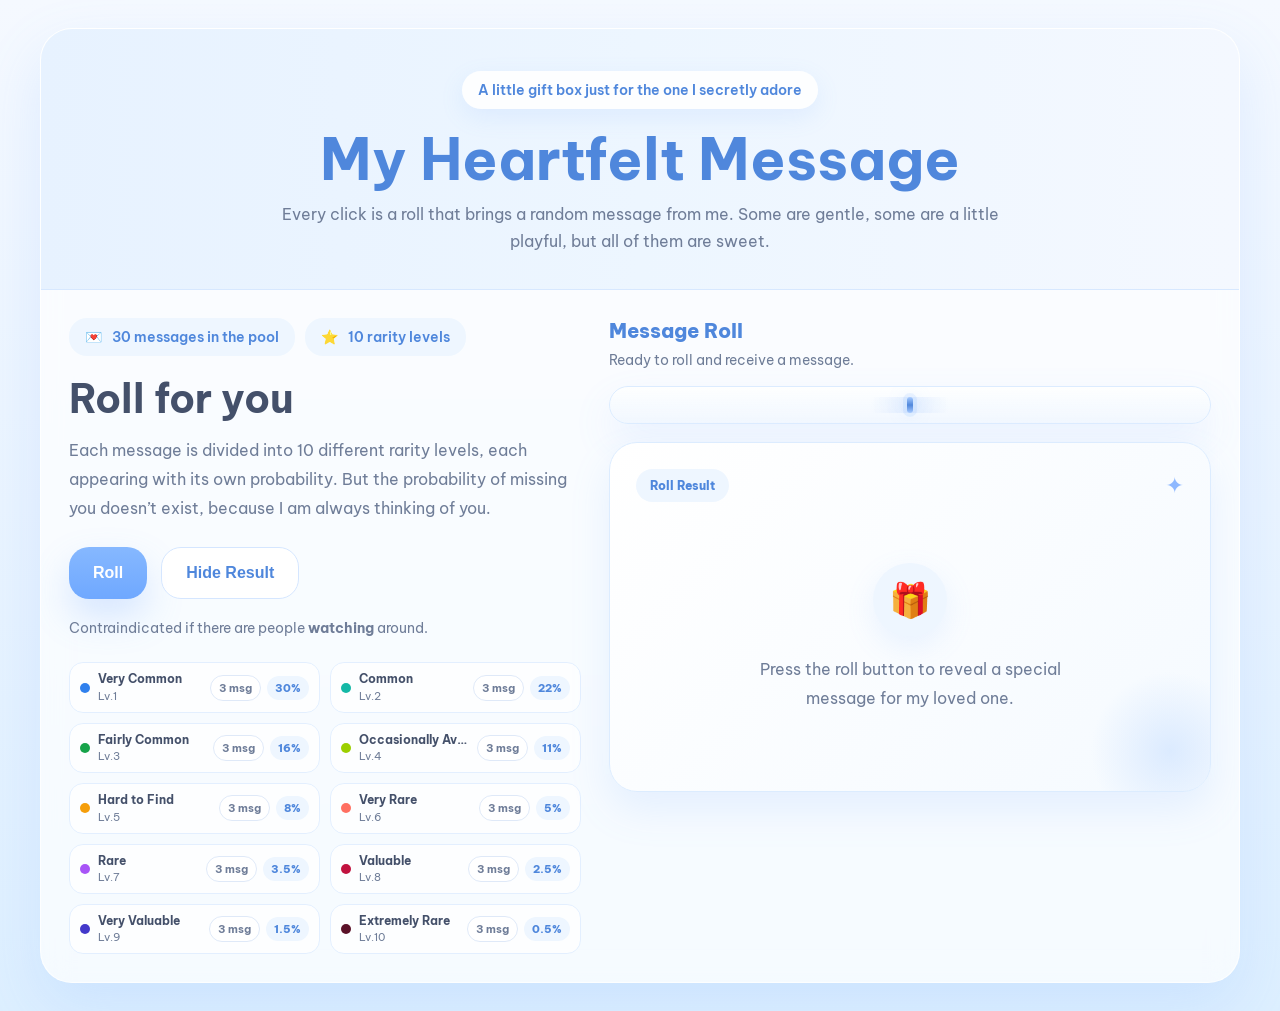
==== index.html @ 914ca870 "Init 'Love Message' project" ====
<!DOCTYPE html>
<html lang="en">

<head>
  <meta charset="UTF-8" />
  <meta name="viewport" content="width=device-width, initial-scale=1.0" />
  <title>Love Message</title>
  <link rel="icon" type="image/png" href="assets/logo.png" />
  <link rel="preconnect" href="https://fonts.googleapis.com">
  <link rel="preconnect" href="https://fonts.gstatic.com" crossorigin>
  <link href="https://fonts.googleapis.com/css2?family=Be+Vietnam+Pro:wght@400;500;600;700;800&display=swap"
    rel="stylesheet">
  <link rel="stylesheet" href="style.css" />
</head>

<body>
  <div class="hearts" id="hearts"></div>

  <main class="page">
    <section class="card">
      <div class="card-top">
        <div class="tag">A little gift box just for the one I secretly adore</div>
        <h1>My Heartfelt Message</h1>
        <p class="subtitle">
          Every click is a roll that brings a random message from me. Some are gentle, some are a little playful, but
          all of them are sweet.
        </p>
      </div>

      <div class="card-body">
        <div class="left-panel">
          <div class="pill-wrap">
            <div class="pill">
              <span>💌</span>
              <span id="messageCount">0 messages</span>
            </div>

            <div class="pill">
              <span>⭐</span>
              <span>10 rarity levels</span>
            </div>
          </div>

          <h2>Roll for you</h2>
          <p class="desc">
            Each message is divided into 10 different rarity levels, each appearing with its own probability. But the
            probability of missing you doesn’t exist, because I am always thinking of you.
          </p>

          <div class="actions">
            <button id="openBtn" class="btn primary">Roll</button>
            <button id="hideBtn" class="btn secondary">Hide Result</button>
          </div>

          <div class="mini-note">
            Contraindicated if there are people <strong>watching</strong> around.
          </div>

          <div class="rarity-legend" id="rarityLegend"></div>
        </div>

        <div class="right-panel">
          <div class="roulette-area">
            <div class="roulette-head">
              <div class="roulette-title">Message Roll</div>
              <div class="roulette-status" id="rouletteStatus">Ready to roll and receive a message.</div>
            </div>

            <div class="actions actions-mobile">
              <button class="btn primary mobile-roll-btn" data-action="roll">Roll</button>
              <button class="btn secondary mobile-hide-btn" data-action="hide">Hide Result</button>
            </div>

            <div class="roulette-shell">
              <div class="center-marker"></div>
              <div class="marker-glow"></div>

              <div class="roulette-viewport" id="rouletteViewport">
                <div class="roulette-track" id="rouletteTrack"></div>
              </div>
            </div>
          </div>

          <div class="message-card" id="messageCard">
            <div class="message-header">
              <span id="resultBadge" class="result-badge">Roll Result</span>
              <span class="heart-icon">✦</span>
            </div>

            <div class="burst" id="burst"></div>

            <div id="placeholder" class="placeholder active">
              <div class="placeholder-heart">🎁</div>
              <p>
                Press the roll button to reveal a special message for my loved one.
              </p>
            </div>

            <div id="messageBox" class="message-box">
              <div class="rarity-name" id="rarityName"></div>
              <div class="rarity-desc" id="rarityDesc"></div>
              <p class="message-text" id="messageText"></p>
              <div class="message-sign">— from the one who always misses you</div>
            </div>
          </div>
        </div>
      </div>
    </section>
  </main>

  <script src="script.js"></script>
</body>

</html>
---- style.css ----
* {
    box-sizing: border-box;
}

:root {
    --bg1: #f5f9ff;
    --bg2: #eaf4ff;
    --bg3: #ddefff;
    --blue: #6fa8ff;
    --blue-dark: #4f87dc;
    --blue-soft: #eef6ff;
    --text: #44506a;
    --muted: #6f7d98;
    --white: rgba(255, 255, 255, 0.82);
    --shadow: 0 24px 60px rgba(111, 168, 255, 0.16);
}

html,
body {
    margin: 0;
    min-height: 100%;
    font-family: "Be Vietnam Pro", system-ui, -apple-system, BlinkMacSystemFont, "Segoe UI", sans-serif;
    color: var(--text);
    background: linear-gradient(180deg, var(--bg1), var(--bg2) 50%, var(--bg3));
}

body {
    overflow-x: hidden;
}

.page {
    min-height: 100vh;
    display: flex;
    align-items: center;
    justify-content: center;
    padding: 28px 16px;
    position: relative;
    z-index: 1;
}

.card {
    width: min(1200px, 100%);
    background: rgba(255, 255, 255, 0.7);
    backdrop-filter: blur(14px);
    border: 1px solid rgba(255, 255, 255, 0.75);
    border-radius: 32px;
    overflow: hidden;
    box-shadow: var(--shadow);
    position: relative;
}

.card-top {
    text-align: center;
    padding: 42px 24px 34px;
    background: linear-gradient(90deg, #e7f2ff, #edf6ff, #f4f8ff);
    border-bottom: 1px solid #d7e8ff;
}

.tag {
    display: inline-flex;
    align-items: center;
    gap: 8px;
    background: rgba(255, 255, 255, 0.9);
    color: var(--blue-dark);
    padding: 10px 16px;
    border-radius: 999px;
    font-size: 14px;
    font-weight: 600;
    box-shadow: 0 8px 24px rgba(111, 168, 255, 0.12);
}

.card-top h1 {
    margin: 18px 0 10px;
    font-size: clamp(32px, 5vw, 58px);
    color: var(--blue-dark);
    line-height: 1.1;
}

.subtitle {
    max-width: 760px;
    margin: 0 auto;
    color: var(--muted);
    line-height: 1.7;
    font-size: 16px;
}

.card-body {
    display: grid;
    grid-template-columns: 0.92fr 1.08fr;
    gap: 28px;
    padding: 28px;
}

.card-body>* {
    min-width: 0;
}

.roulette-area,
.roulette-shell,
.roulette-viewport,
.message-card,
.message-box,
.placeholder {
    width: 100%;
    max-width: 100%;
    min-width: 0;
}

.roulette-shell {
    overflow: hidden;
}

.roulette-viewport {
    overflow: hidden;
}

.roulette-track {
    min-width: max-content;
}

.message-text,
.rarity-desc,
.roulette-status,
.subtitle,
.desc,
.gacha-tier,
.gacha-name,
.gacha-mini,
.legend-item,
.result-badge,
.rarity-name {
    overflow-wrap: anywhere;
    word-break: break-word;
}

.left-panel,
.right-panel {
    position: relative;
    min-width: 0;
    width: 100%;
}

.pill-wrap {
    display: flex;
    flex-wrap: wrap;
    gap: 10px;
}

.pill {
    display: inline-flex;
    align-items: center;
    gap: 10px;
    padding: 10px 16px;
    background: #eef6ff;
    color: var(--blue-dark);
    border-radius: 18px;
    font-size: 14px;
    font-weight: 600;
}

.left-panel h2 {
    font-size: clamp(28px, 4vw, 40px);
    line-height: 1.25;
    margin: 18px 0 12px;
}

.desc {
    font-size: 16px;
    line-height: 1.8;
    color: var(--muted);
    margin: 0 0 24px;
}

.actions {
    display: flex;
    flex-wrap: wrap;
    gap: 14px;
}

.actions-mobile {
    display: none;
    margin: 0 0 14px;
}

.actions-mobile .btn {
    flex: 1;
    min-width: 0;
}

.btn {
    border: none;
    border-radius: 20px;
    padding: 16px 24px;
    font-size: 16px;
    font-weight: 700;
    cursor: pointer;
    transition: transform 0.22s ease, box-shadow 0.22s ease, background 0.22s ease, opacity 0.2s ease;
}

.btn:hover:not(:disabled) {
    transform: translateY(-2px) scale(1.015);
}

.btn:disabled {
    opacity: 0.6;
    cursor: not-allowed;
}

.btn.primary {
    background: linear-gradient(180deg, #86b8ff, #6fa8ff);
    color: white;
    box-shadow: 0 18px 36px rgba(111, 168, 255, 0.25);
}

.btn.secondary {
    background: rgba(255, 255, 255, 0.9);
    color: var(--blue-dark);
    border: 1px solid #d5e6ff;
}

.mini-note {
    margin-top: 18px;
    color: var(--muted);
    font-size: 14px;
    line-height: 1.7;
}

.rarity-legend {
    margin-top: 22px;
    display: grid;
    grid-template-columns: repeat(2, minmax(0, 1fr));
    gap: 10px;
    max-height: none;
    overflow: visible;
    padding-right: 0;
    min-width: 0;
}

.legend-item {
    display: flex;
    align-items: center;
    justify-content: space-between;
    gap: 8px;
    background: rgba(255, 255, 255, 0.72);
    border: 1px solid #e3efff;
    border-radius: 14px;
    padding: 9px 10px;
    font-size: 12px;
    color: var(--muted);
    min-width: 0;
}

.legend-left {
    display: flex;
    align-items: center;
    gap: 8px;
    min-width: 0;
}

.legend-dot {
    width: 10px;
    height: 10px;
    border-radius: 50%;
    flex-shrink: 0;
}

.legend-main {
    min-width: 0;
}

.legend-title {
    font-size: 12px;
    font-weight: 700;
    color: var(--text);
    line-height: 1.2;
    white-space: nowrap;
    overflow: hidden;
    text-overflow: ellipsis;
}

.legend-level {
    font-size: 11px;
    color: var(--muted);
    margin-top: 2px;
}

.legend-chance {
    flex-shrink: 0;
    font-size: 11px;
    font-weight: 800;
    color: var(--blue-dark);
    background: #eef6ff;
    padding: 5px 8px;
    border-radius: 999px;
}

.legend-meta {
    display: flex;
    align-items: center;
    gap: 6px;
    flex-shrink: 0;
}

.legend-count {
    flex-shrink: 0;
    font-size: 11px;
    font-weight: 700;
    color: var(--muted);
    background: rgba(255, 255, 255, 0.9);
    border: 1px solid #dfe9f8;
    padding: 5px 8px;
    border-radius: 999px;
}

@media (max-width: 980px) {
    .rarity-legend {
        grid-template-columns: repeat(2, minmax(0, 1fr));
    }
}

@media (max-width: 980px) {
    .card-body {
        grid-template-columns: 1fr;
        padding: 20px;
        gap: 16px;
    }

    .right-panel {
        order: 1;
    }

    .left-panel {
        order: 2;
    }

    .actions {
        display: none;
    }

    .actions-mobile {
        display: flex;
        gap: 10px;
    }

    .roulette-area {
        margin-bottom: 12px;
    }

    .roulette-head {
        margin-bottom: 10px;
    }

    .roulette-shell {
        margin-bottom: 12px;
    }

    .message-card {
        min-height: auto;
    }

    .message-box,
    .placeholder {
        min-height: 180px;
    }

    .rarity-legend {
        margin-top: 14px;
    }
}

@media (max-width: 560px) {
    .rarity-legend {
        grid-template-columns: 1fr;
    }

    .actions-mobile {
        flex-direction: column;
    }

    .actions-mobile .btn {
        width: 100%;
    }

    .roulette-title {
        font-size: 18px;
    }

    .roulette-status {
        font-size: 13px;
    }

    .message-card {
        padding: 16px;
    }

    .message-box,
    .placeholder {
        min-height: 160px;
    }

    .rarity-name {
        font-size: 20px;
    }

    .rarity-desc {
        font-size: 13px;
        margin-bottom: 14px;
    }

    .message-sign {
        margin-top: 16px;
    }
}

/* Right side */
.roulette-area {
    margin-bottom: 18px;
}

.roulette-head {
    margin-bottom: 14px;
}

.roulette-title {
    font-size: 20px;
    font-weight: 800;
    color: var(--blue-dark);
    margin-bottom: 6px;
}

.roulette-status {
    font-size: 14px;
    color: var(--muted);
    line-height: 1.6;
}

.roulette-shell {
    position: relative;
    background: linear-gradient(180deg, rgba(255, 255, 255, 0.8), rgba(239, 246, 255, 0.88));
    border: 1px solid #dcecff;
    border-radius: 24px;
    padding: 18px 0;
    overflow: hidden;
    box-shadow: 0 18px 40px rgba(111, 168, 255, 0.12);
}

.roulette-viewport {
    overflow: hidden;
    width: 100%;
    position: relative;
}

.roulette-track {
    display: flex;
    gap: 16px;
    padding: 0 16px;
    transform: translateX(0);
    will-change: transform;
    min-width: max-content;
}

.center-marker {
    position: absolute;
    top: 10px;
    bottom: 10px;
    left: 50%;
    transform: translateX(-50%);
    width: 6px;
    border-radius: 999px;
    background: linear-gradient(180deg, #a8cbff, #4f87dc, #a8cbff);
    box-shadow: 0 0 0 4px rgba(111, 168, 255, 0.12), 0 0 18px rgba(111, 168, 255, 0.35);
    z-index: 5;
}

.marker-glow {
    position: absolute;
    left: 50%;
    top: 10px;
    transform: translateX(-50%);
    width: 120px;
    height: calc(100% - 20px);
    background: radial-gradient(circle, rgba(111, 168, 255, 0.16), transparent 65%);
    pointer-events: none;
    z-index: 1;
}

.gacha-item {
    width: 160px;
    min-width: 160px;
    height: 120px;
    border-radius: 18px;
    padding: 14px;
    color: white;
    position: relative;
    overflow: hidden;
    border: 1px solid rgba(255, 255, 255, 0.25);
    box-shadow: 0 12px 24px rgba(0, 0, 0, 0.08);

    display: flex;
    flex-direction: column;
    justify-content: center;
    align-items: center;
    text-align: center;
}

.gacha-item::after {
    content: "";
    position: absolute;
    top: 0;
    left: -110%;
    width: 70%;
    height: 100%;
    transform: skewX(-22deg);
    background: linear-gradient(90deg, transparent, rgba(255, 255, 255, 0.28), transparent);
    animation: shineSweep 2.2s linear infinite;
}

@keyframes shineSweep {
    to {
        left: 140%;
    }
}

.gacha-tier {
    font-size: 11px;
    font-weight: 700;
    opacity: 0.95;
    letter-spacing: 0.4px;
    text-transform: uppercase;
}

.gacha-name {
    margin-top: 8px;
    font-size: 18px;
    font-weight: 800;
    line-height: 1.2;
}

.gacha-mini {
    margin-top: 10px;
    font-size: 12px;
    opacity: 0.92;
    line-height: 1.45;
}

.message-card {
    position: relative;
    min-height: 350px;
    border-radius: 28px;
    padding: 26px;
    background: linear-gradient(135deg, #ffffff, #f5faff);
    border: 1px solid #dcecff;
    box-shadow: 0 18px 40px rgba(111, 168, 255, 0.14);
    overflow: hidden;
    width: 100%;
    max-width: 100%;
    min-width: 0;
}

.message-card::before {
    content: "";
    position: absolute;
    inset: auto 0 0 auto;
    width: 160px;
    height: 160px;
    background: radial-gradient(circle, rgba(170, 205, 255, 0.35), transparent 70%);
    transform: translate(25%, 25%);
}

.message-header {
    display: flex;
    justify-content: space-between;
    align-items: center;
    margin-bottom: 16px;
    position: relative;
    z-index: 1;
}

.result-badge {
    font-size: 12px;
    font-weight: 800;
    padding: 9px 14px;
    border-radius: 999px;
    background: #eef6ff;
    color: var(--blue-dark);
    display: inline-flex;
    align-items: center;
    gap: 8px;
}

.heart-icon {
    color: #8eb8ff;
    font-size: 22px;
}

.placeholder,
.message-box {
    min-height: 240px;
    display: none;
    justify-content: center;
    flex-direction: column;
    position: relative;
    z-index: 1;
}

.placeholder.active,
.message-box.active {
    display: flex;
}

.placeholder {
    align-items: center;
    text-align: center;
}

.placeholder-heart {
    width: 74px;
    height: 74px;
    display: grid;
    place-items: center;
    border-radius: 50%;
    background: #eef6ff;
    font-size: 34px;
    margin-bottom: 18px;
    box-shadow: 0 10px 30px rgba(111, 168, 255, 0.12);
}

.placeholder p {
    max-width: 320px;
    color: var(--muted);
    line-height: 1.8;
    margin: 0;
}

.rarity-name {
    font-size: 24px;
    font-weight: 800;
    margin-bottom: 8px;
}

.rarity-desc {
    font-size: 14px;
    line-height: 1.7;
    color: var(--muted);
    margin-bottom: 20px;
    width: 100%;
    max-width: 100%;
    overflow-wrap: anywhere;
    word-break: break-word;
    white-space: normal;
}

.message-text {
    margin: 0;
    font-size: clamp(22px, 3vw, 30px);
    line-height: 1.8;
    color: var(--text);
    width: 100%;
    max-width: 100%;
    overflow-wrap: anywhere;
    word-break: break-word;
    white-space: normal;
}

.message-sign {
    width: 100%;
    text-align: right;
    color: #6b96e6;
    font-size: 14px;
    margin-top: 24px;
}

.show-message {
    animation: popIn 0.45s ease both;
}

@keyframes popIn {
    from {
        opacity: 0;
        transform: translateY(12px) scale(0.985);
    }

    to {
        opacity: 1;
        transform: translateY(0) scale(1);
    }
}

.hearts {
    position: fixed;
    inset: 0;
    overflow: hidden;
    pointer-events: none;
    z-index: 0;
}

.floating-heart {
    position: absolute;
    bottom: -30px;
    color: rgba(130, 180, 255, 0.5);
    animation-name: rise;
    animation-timing-function: linear;
    animation-iteration-count: infinite;
}

@keyframes rise {
    0% {
        transform: translateY(0) translateX(0) rotate(0deg);
        opacity: 0;
    }

    10% {
        opacity: 1;
    }

    50% {
        transform: translateY(-45vh) translateX(20px) rotate(10deg);
    }

    100% {
        transform: translateY(-110vh) translateX(-10px) rotate(-10deg);
        opacity: 0;
    }
}

.burst {
    position: absolute;
    inset: 0;
    pointer-events: none;
    overflow: hidden;
}

.burst-heart {
    position: absolute;
    left: 50%;
    top: 56%;
    transform: translate(-50%, -50%);
    animation: burstOut 0.95s ease-out forwards;
    will-change: transform, opacity;
}

@keyframes burstOut {
    from {
        opacity: 1;
        transform: translate(-50%, -50%) translate(0, 0) scale(0.35);
    }

    to {
        opacity: 0;
        transform: translate(-50%, -50%) translate(var(--x), var(--y)) scale(1.3);
    }
}

.rarity-1 {
    background: linear-gradient(135deg, #3f7bff, #1f4fd1);
}

.rarity-2 {
    background: linear-gradient(135deg, #26c6ff, #0088d9);
}

.rarity-3 {
    background: linear-gradient(135deg, #20d6c7, #0f9f95);
}

.rarity-4 {
    background: linear-gradient(135deg, #35d96b, #159947);
}

.rarity-5 {
    background: linear-gradient(135deg, #9ad93a, #5f9f12);
}

.rarity-6 {
    background: linear-gradient(135deg, #ffe066, #d4a017);
}

.rarity-7 {
    background: linear-gradient(135deg, #ff9f43, #d96a00);
}

.rarity-8 {
    background: linear-gradient(135deg, #ff5a5a, #c62828);
}

.rarity-9 {
    background: linear-gradient(135deg, #ff5fd2, #c2188b);
}

.rarity-10 {
    background: linear-gradient(135deg, #0f172a, #4c1d95, #22d3ee);
    border: 1px solid rgba(160, 230, 255, 0.9);
    box-shadow:
        0 0 24px rgba(80, 210, 255, 0.22) inset,
        0 12px 30px rgba(40, 20, 120, 0.28);
}

.rarity-1 {
    background: linear-gradient(135deg, #63c7ff, #2f80ed); /* Azure */
}

.rarity-2 {
    background: linear-gradient(135deg, #4ee4d1, #14b8a6); /* Turquoise */
}

.rarity-3 {
    background: linear-gradient(135deg, #4ade80, #16a34a); /* Emerald */
}

.rarity-4 {
    background: linear-gradient(135deg, #d9ff4d, #9ccf00); /* Chartreuse */
}

.rarity-5 {
    background: linear-gradient(135deg, #ffd166, #f59e0b); /* Amber */
}

.rarity-6 {
    background: linear-gradient(135deg, #ff9a8b, #ff6f61); /* Coral */
}

.rarity-7 {
    background: linear-gradient(135deg, #d8b4fe, #a855f7); /* Lavender */
}

.rarity-8 {
    background: linear-gradient(135deg, #ff5a6b, #c1123f); /* Crimson */
}

.rarity-9 {
    background: linear-gradient(135deg, #7c83ff, #4338ca); /* Indigo */
}

.rarity-10 {
    background: linear-gradient(135deg, #7a1f3d, #5b1128, #3d0c1e); /* Maroon */
    border: 1px solid rgba(255, 220, 220, 0.32);
    box-shadow:
        0 0 24px rgba(255, 255, 255, 0.08) inset,
        0 12px 30px rgba(61, 12, 30, 0.32);
}

.dot-1 {
    background: #2f80ed;
}

.dot-2 {
    background: #14b8a6;
}

.dot-3 {
    background: #16a34a;
}

.dot-4 {
    background: #9ccf00;
}

.dot-5 {
    background: #f59e0b;
}

.dot-6 {
    background: #ff6f61;
}

.dot-7 {
    background: #a855f7;
}

.dot-8 {
    background: #c1123f;
}

.dot-9 {
    background: #4338ca;
}

.dot-10 {
    background: #5b1128;
}

.rarity-8,
.rarity-9 {
    box-shadow:
        0 0 18px rgba(255, 255, 255, 0.14) inset,
        0 10px 28px rgba(0, 0, 0, 0.18);
}

.rarity-9 {
    border: 1px solid rgba(255, 255, 255, 0.24);
}

.result-badge.rarity-1,
.result-badge.rarity-2,
.result-badge.rarity-3,
.result-badge.rarity-4,
.result-badge.rarity-5,
.result-badge.rarity-6,
.result-badge.rarity-7,
.result-badge.rarity-8,
.result-badge.rarity-9,
.result-badge.rarity-10 {
    color: white;
    border: none;
}

@media (max-width: 980px) {
    .card-body {
        grid-template-columns: 1fr;
        padding: 22px;
    }

    .message-text {
        text-align: center;
    }
}

@media (max-width: 560px) {
    .card {
        border-radius: 24px;
    }

    .card-top {
        padding: 28px 18px 24px;
    }

    .card-body {
        padding: 16px;
        gap: 20px;
    }

    .message-card {
        padding: 18px;
        border-radius: 24px;
    }

    .btn {
        width: 100%;
    }

    .tag {
        font-size: 12px;
    }

    .subtitle,
    .desc {
        font-size: 15px;
    }

    .gacha-item {
        width: 140px;
        min-width: 140px;
        height: 110px;
    }

    .gacha-name {
        font-size: 16px;
    }
}
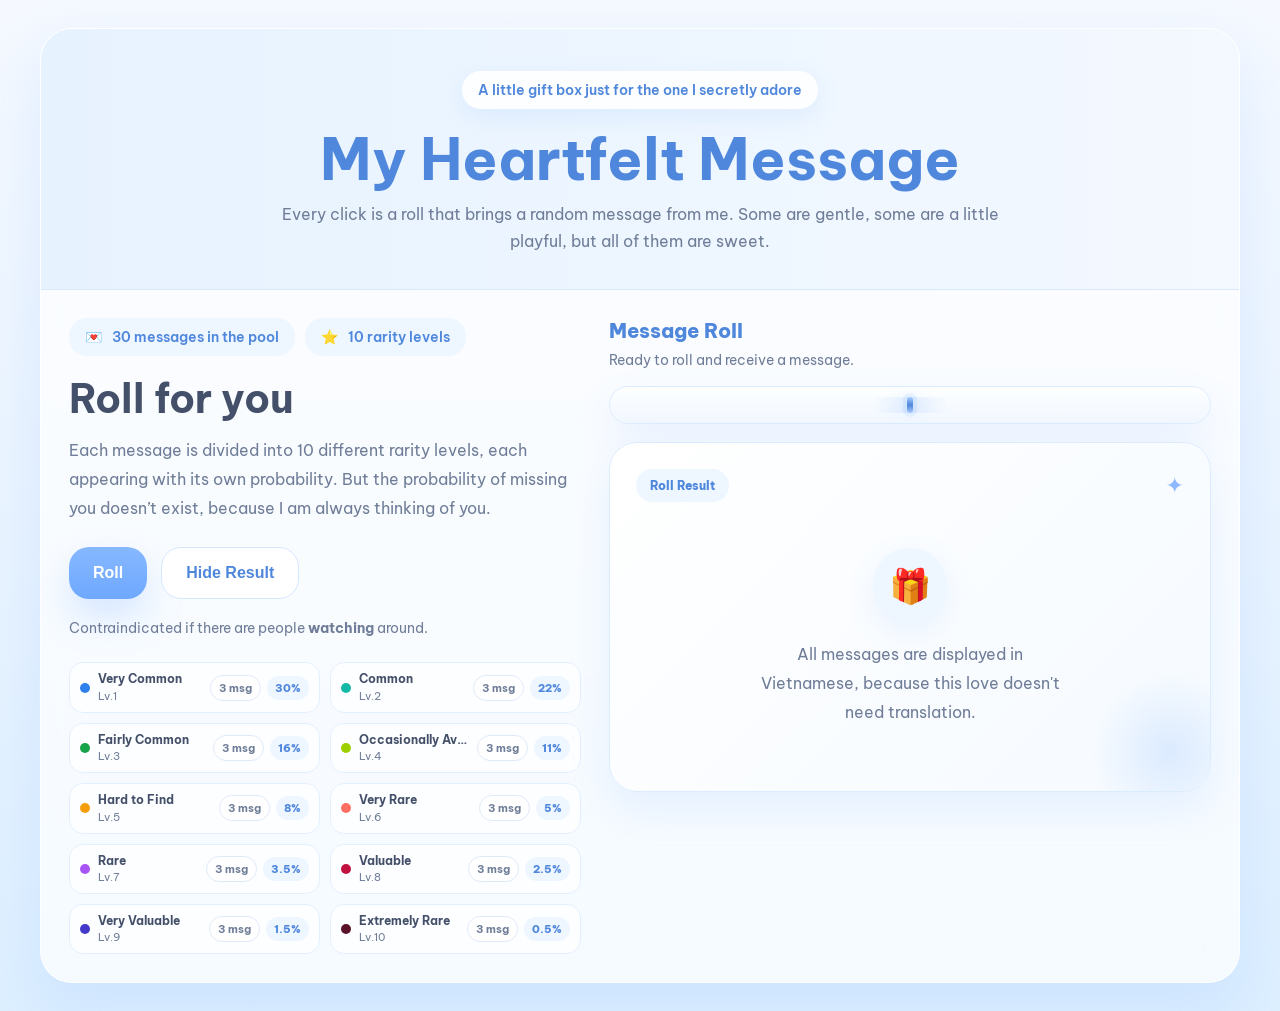
==== commit 67812971: "Update index.html" ====
--- a/index.html
+++ b/index.html
@@ -92,7 +92,7 @@
             <div id="placeholder" class="placeholder active">
               <div class="placeholder-heart">🎁</div>
               <p>
-                Press the roll button to reveal a special message for my loved one.
+                All messages are displayed in Vietnamese, because this love doesn't need translation.
               </p>
             </div>
 
@@ -111,4 +111,4 @@
   <script src="script.js"></script>
 </body>
 
-</html>+</html>
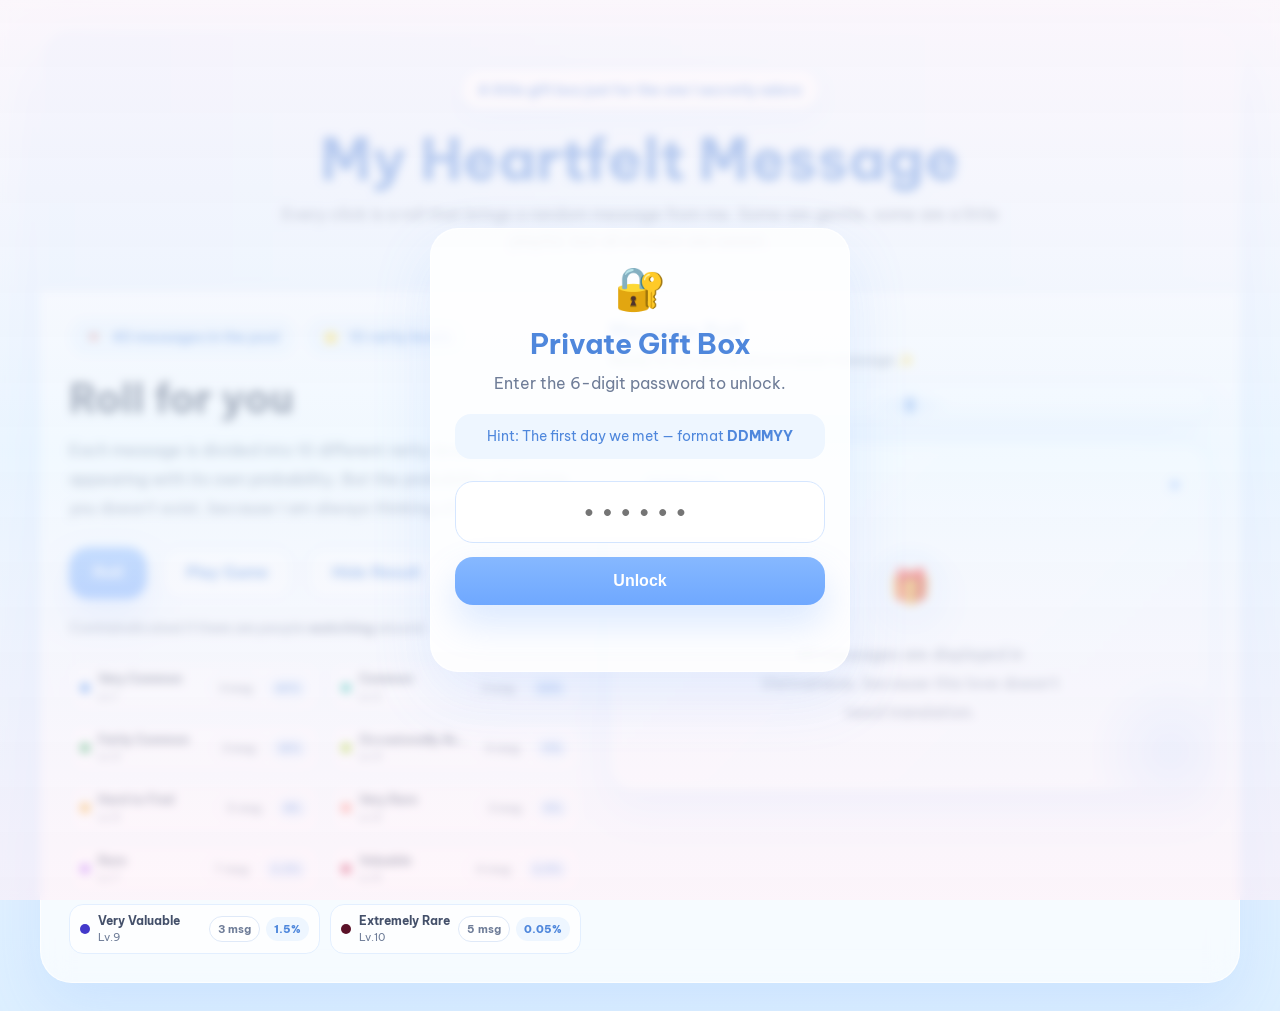
==== commit b7b832c0: "Update message and games" ====
--- a/index.html
+++ b/index.html
@@ -11,9 +11,29 @@
   <link href="https://fonts.googleapis.com/css2?family=Be+Vietnam+Pro:wght@400;500;600;700;800&display=swap"
     rel="stylesheet">
   <link rel="stylesheet" href="style.css" />
+  <link rel="stylesheet" href="games/games.css" />
 </head>
 
 <body>
+  <div class="lock-screen" id="lockScreen">
+    <div class="lock-card">
+      <div class="lock-icon">🔐</div>
+      <h2>Private Gift Box</h2>
+      <p>Enter the 6-digit password to unlock.</p>
+
+      <div class="lock-hint">
+        Hint: The first day we met — format <strong>DDMMYY</strong>
+      </div>
+
+      <input id="passwordInput" class="password-input" type="password" inputmode="numeric" maxlength="6"
+        placeholder="••••••" autocomplete="off" />
+
+      <button id="unlockBtn" class="unlock-btn">Unlock</button>
+
+      <div id="lockError" class="lock-error"></div>
+    </div>
+  </div>
+
   <div class="hearts" id="hearts"></div>
 
   <main class="page">
@@ -47,8 +67,10 @@
             probability of missing you doesn’t exist, because I am always thinking of you.
           </p>
 
+
           <div class="actions">
             <button id="openBtn" class="btn primary">Roll</button>
+            <button id="playGameBtn" class="btn secondary">Play Game</button>
             <button id="hideBtn" class="btn secondary">Hide Result</button>
           </div>
 
@@ -63,11 +85,18 @@
           <div class="roulette-area">
             <div class="roulette-head">
               <div class="roulette-title">Message Roll</div>
-              <div class="roulette-status" id="rouletteStatus">Ready to roll and receive a message.</div>
+              <div class="roulette-status" id="rouletteStatus">Ready to roll and receive a sweet message ✨</div>
+            </div>
+
+            <div class="bonus-card" id="bonusCard">
+              <div class="bonus-label">Active Game Bonus</div>
+              <div class="bonus-value" id="bonusValue">No active bonus</div>
+              <div class="bonus-note">This bonus will be consumed after your next roll.</div>
             </div>
 
             <div class="actions actions-mobile">
               <button class="btn primary mobile-roll-btn" data-action="roll">Roll</button>
+              <button class="btn secondary mobile-game-btn" data-action="game">Play Game</button>
               <button class="btn secondary mobile-hide-btn" data-action="hide">Hide Result</button>
             </div>
 
@@ -99,7 +128,14 @@
             <div id="messageBox" class="message-box">
               <div class="rarity-name" id="rarityName"></div>
               <div class="rarity-desc" id="rarityDesc"></div>
+
+              <figure class="quote-box" id="quoteBox" hidden>
+                <blockquote id="quoteText"></blockquote>
+                <figcaption id="quoteSource"></figcaption>
+              </figure>
+
               <p class="message-text" id="messageText"></p>
+
               <div class="message-sign">— from the one who always misses you</div>
             </div>
           </div>
@@ -108,7 +144,27 @@
     </section>
   </main>
 
+  <div class="game-modal" id="gameModal">
+    <div class="game-panel">
+      <div class="game-header">
+        <div>
+          <div class="game-kicker">Mini Game</div>
+          <h2 id="gameTitle">Random Game</h2>
+          <p id="gameDescription">Win the game to earn a temporary rarity bonus.</p>
+        </div>
+
+        <button class="game-close" id="closeGameBtn">×</button>
+      </div>
+
+      <div class="game-result" id="gameResult"></div>
+
+      <iframe id="gameFrame" class="game-frame" title="Mini Game" src=""></iframe>
+    </div>
+  </div>
+
+  <script src="games/game-manager.js"></script>
+
   <script src="script.js"></script>
 </body>
 
-</html>
+</html>
--- a/style.css
+++ b/style.css
@@ -956,4 +956,244 @@
     .gacha-name {
         font-size: 16px;
     }
+}
+
+.lock-screen {
+    position: fixed;
+    inset: 0;
+    z-index: 9999;
+    display: flex;
+    align-items: center;
+    justify-content: center;
+    padding: 20px;
+
+    background: linear-gradient(
+        180deg,
+        rgba(255, 245, 250, 0.62),
+        rgba(235, 246, 255, 0.58) 50%,
+        rgba(255, 240, 248, 0.62)
+    );
+
+    backdrop-filter: blur(5px);
+    -webkit-backdrop-filter: blur(10px);
+}
+
+.lock-screen.unlocked {
+    opacity: 0;
+    pointer-events: none;
+    transition: opacity 0.45s ease;
+}
+
+.lock-card {
+    width: min(420px, 100%);
+    background: rgba(255, 255, 255, 0.82);
+    border: 1px solid rgba(255, 255, 255, 0.85);
+    border-radius: 28px;
+    padding: 32px 24px;
+    text-align: center;
+    box-shadow: var(--shadow);
+}
+
+.lock-icon {
+    font-size: 42px;
+    margin-bottom: 12px;
+}
+
+.lock-card h2 {
+    margin: 0 0 10px;
+    color: var(--blue-dark);
+    font-size: 28px;
+}
+
+.lock-card p {
+    margin: 0;
+    color: var(--muted);
+    line-height: 1.6;
+}
+
+.lock-hint {
+    margin: 18px 0;
+    padding: 12px 14px;
+    border-radius: 16px;
+    background: var(--blue-soft);
+    color: var(--blue-dark);
+    font-size: 14px;
+    line-height: 1.5;
+}
+
+.password-input {
+    width: 100%;
+    margin-top: 4px;
+    padding: 16px 18px;
+    border-radius: 18px;
+    border: 1px solid #d5e6ff;
+    outline: none;
+    text-align: center;
+    font-size: 24px;
+    font-weight: 800;
+    letter-spacing: 10px;
+    color: var(--blue-dark);
+    background: rgba(255, 255, 255, 0.92);
+}
+
+.password-input:focus {
+    border-color: var(--blue);
+    box-shadow: 0 0 0 4px rgba(111, 168, 255, 0.16);
+}
+
+.unlock-btn {
+    width: 100%;
+    margin-top: 14px;
+    border: none;
+    border-radius: 18px;
+    padding: 15px 20px;
+    font-size: 16px;
+    font-weight: 800;
+    cursor: pointer;
+    background: linear-gradient(180deg, #86b8ff, #6fa8ff);
+    color: white;
+    box-shadow: 0 18px 36px rgba(111, 168, 255, 0.25);
+}
+
+.lock-error {
+    min-height: 22px;
+    margin-top: 12px;
+    color: #e45b73;
+    font-size: 14px;
+    font-weight: 600;
+}
+
+.bonus-card {
+    display: none;
+    margin: 14px 0 16px;
+    padding: 14px 16px;
+    border-radius: 18px;
+    background: linear-gradient(180deg, rgba(232, 255, 241, 0.96), rgba(238, 246, 255, 0.96));
+    border: 1px solid rgba(111, 168, 255, 0.3);
+    box-shadow: 0 14px 30px rgba(80, 140, 210, 0.14);
+}
+
+.bonus-card.active {
+    display: block;
+}
+
+.bonus-label {
+    font-size: 11px;
+    font-weight: 900;
+    letter-spacing: 0.12em;
+    text-transform: uppercase;
+    color: #237447;
+    margin-bottom: 5px;
+}
+
+.bonus-value {
+    font-size: 16px;
+    font-weight: 900;
+    color: var(--blue-dark);
+    line-height: 1.35;
+}
+
+.bonus-note {
+    margin-top: 4px;
+    font-size: 12px;
+    color: var(--muted);
+    line-height: 1.4;
+}
+
+@media (max-width: 768px) {
+    .bonus-card {
+        order: 3;
+        margin: 12px 0 16px;
+    }
+
+    .left-panel .actions {
+        order: 4;
+    }
+
+    .left-panel {
+        display: flex;
+        flex-direction: column;
+    }
+}
+
+.quote-box {
+    width: 100%;
+    margin: 0 0 18px;
+    padding: 18px 20px;
+    border-radius: 22px;
+    background: linear-gradient(135deg, rgba(238, 246, 255, 0.92), rgba(255, 255, 255, 0.86));
+    border: 1px solid #d8e9ff;
+    box-shadow: 0 12px 28px rgba(111, 168, 255, 0.1);
+    position: relative;
+}
+
+.quote-box::before {
+    content: "“";
+    position: absolute;
+    top: -12px;
+    left: 16px;
+    font-size: 56px;
+    line-height: 1;
+    color: rgba(111, 168, 255, 0.22);
+    font-weight: 800;
+}
+
+.quote-box blockquote {
+    margin: 0;
+    color: #52617d;
+    font-size: clamp(15px, 2vw, 18px);
+    line-height: 1.75;
+    font-weight: 500;
+    font-style: italic;
+    position: relative;
+    z-index: 1;
+}
+
+.quote-box figcaption {
+    margin-top: 10px;
+    text-align: right;
+    color: var(--blue-dark);
+    font-size: 13px;
+    font-weight: 700;
+    line-height: 1.5;
+}
+
+.message-text {
+    margin: 0;
+    font-size: clamp(20px, 2.7vw, 28px);
+    line-height: 1.75;
+    color: var(--text);
+    width: 100%;
+    max-width: 100%;
+    overflow-wrap: anywhere;
+    word-break: break-word;
+    white-space: normal;
+}
+
+@media (max-width: 560px) {
+    .quote-box {
+        padding: 15px 16px;
+        border-radius: 18px;
+        margin-bottom: 14px;
+    }
+
+    .quote-box::before {
+        font-size: 44px;
+        top: -8px;
+        left: 12px;
+    }
+
+    .quote-box blockquote {
+        font-size: 14px;
+        line-height: 1.7;
+    }
+
+    .quote-box figcaption {
+        font-size: 12px;
+    }
+
+    .message-text {
+        font-size: 18px;
+        line-height: 1.75;
+    }
 }
--- a/games/games.css
+++ b/games/games.css
@@ -0,0 +1,119 @@
+.game-modal {
+    position: fixed;
+    inset: 0;
+    z-index: 9998;
+    display: none;
+    align-items: center;
+    justify-content: center;
+    padding: 20px;
+    background: rgba(20, 32, 58, 0.42);
+    backdrop-filter: blur(10px);
+    -webkit-backdrop-filter: blur(10px);
+}
+
+.game-modal.active {
+    display: flex;
+}
+
+.game-panel {
+    width: min(820px, 100%);
+    height: min(720px, 90vh);
+    border-radius: 28px;
+    padding: 22px;
+    background: rgba(255, 255, 255, 0.96);
+    box-shadow: 0 28px 80px rgba(40, 70, 120, 0.28);
+    display: flex;
+    flex-direction: column;
+}
+
+.game-header {
+    display: flex;
+    justify-content: space-between;
+    gap: 16px;
+    align-items: flex-start;
+    margin-bottom: 14px;
+}
+
+.game-kicker {
+    font-size: 12px;
+    font-weight: 800;
+    letter-spacing: 0.12em;
+    text-transform: uppercase;
+    color: #6fa8ff;
+}
+
+.game-header h2 {
+    margin: 4px 0 6px;
+    color: #24528f;
+}
+
+.game-header p {
+    margin: 0;
+    color: #6d7d96;
+}
+
+.game-close {
+    width: 42px;
+    height: 42px;
+    border: 0;
+    border-radius: 50%;
+    cursor: pointer;
+    color: #24528f;
+    background: #eef6ff;
+    font-size: 28px;
+}
+
+.game-result {
+    position: absolute;
+    top: 50%;
+    left: 50%;
+    transform: translate(-50%, -50%);
+    z-index: 1000;
+    display: none;
+    padding: 16px 24px;
+    border-radius: 16px;
+    font-weight: 700;
+    font-size: 18px;
+    text-align: center;
+    pointer-events: none;
+    color: #fff; /* nổi bật trên overlay */
+    background: rgba(0,0,0,0.5); /* overlay màu 50% mờ */
+}
+
+.game-result.win {
+    background: rgba(35, 116, 71, 0.85); /* xanh win, mờ 85% */
+}
+
+.game-result.lose {
+    background: rgba(184, 70, 91, 0.85); /* đỏ lose, mờ 85% */
+}
+
+.game-result.show {
+    display: block;
+}
+
+.game-frame {
+    width: 100%;
+    flex: 1;
+    border: 0;
+    border-radius: 20px;
+    background: #eef6ff;
+}
+
+.game-bonus-notice {
+    margin-top: 12px;
+    padding: 12px 14px;
+    border-radius: 16px;
+    color: #24528f;
+    background: #eef6ff;
+    font-size: 14px;
+    font-weight: 700;
+}
+
+.game-result {
+    transition: all 0.3s ease-out;
+}
+
+/* .game-result.show {
+    opacity: 1;
+} */
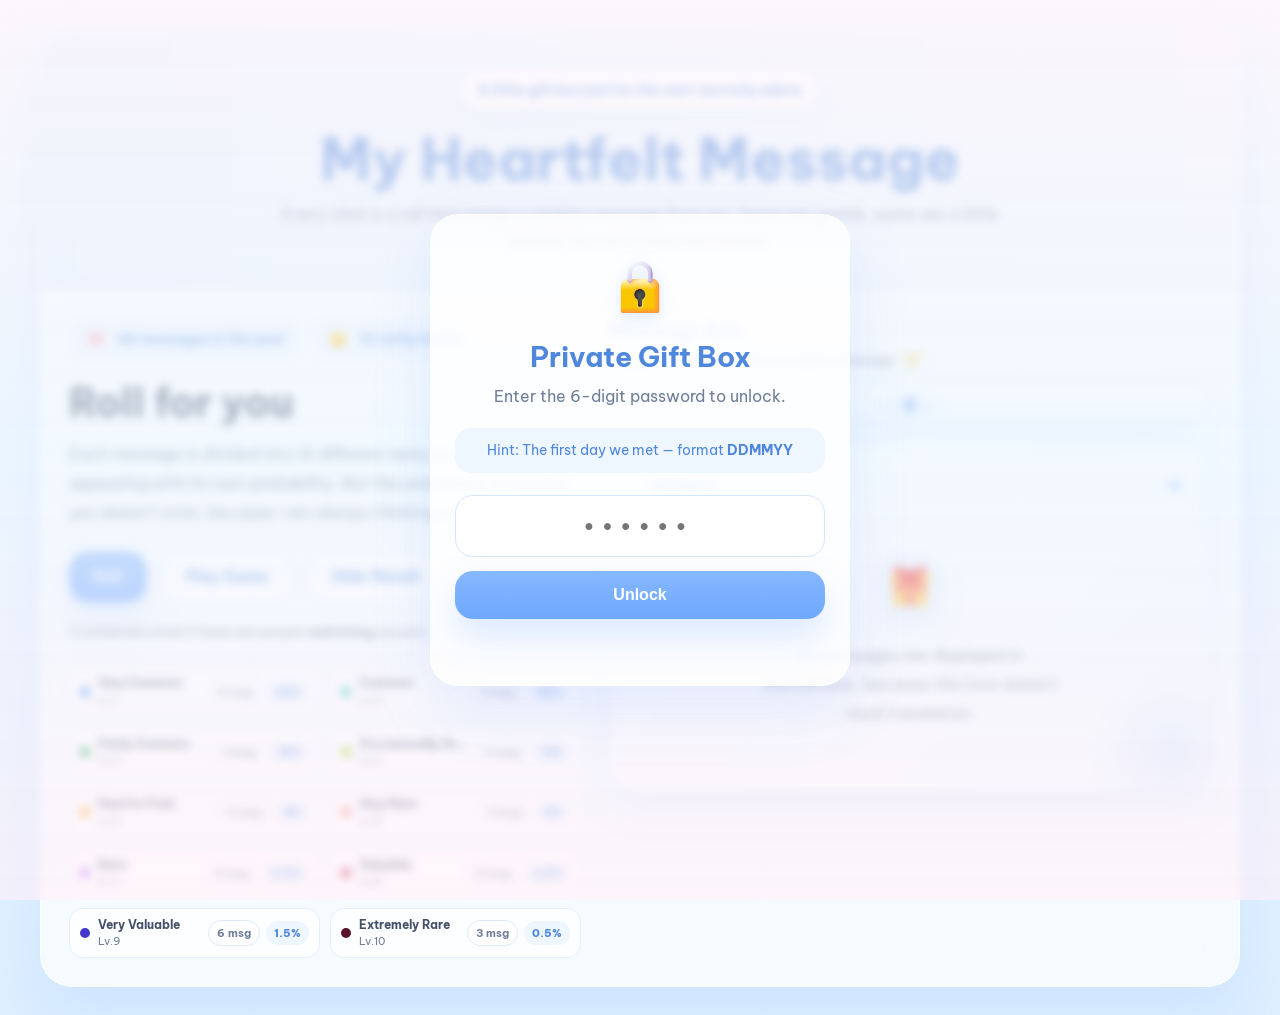
==== commit f5780664: "Add more messages" ====
--- a/index.html
+++ b/index.html
@@ -17,7 +17,9 @@
 <body>
   <div class="lock-screen" id="lockScreen">
     <div class="lock-card">
-      <div class="lock-icon">🔐</div>
+      <div class="lock-icon">
+        <img src="/assets/images/icons/lock.svg" alt="Lock" width="52" height="52">
+      </div>
       <h2>Private Gift Box</h2>
       <p>Enter the 6-digit password to unlock.</p>
 
@@ -51,12 +53,12 @@
         <div class="left-panel">
           <div class="pill-wrap">
             <div class="pill">
-              <span>💌</span>
+              <img src="/assets/images/icons/love-letter.svg" alt="Message" width="22" height="22">
               <span id="messageCount">0 messages</span>
             </div>
 
             <div class="pill">
-              <span>⭐</span>
+              <img src="/assets/images/icons/star.svg" alt="Rarity" width="22" height="22">
               <span>10 rarity levels</span>
             </div>
           </div>
@@ -85,7 +87,10 @@
           <div class="roulette-area">
             <div class="roulette-head">
               <div class="roulette-title">Message Roll</div>
-              <div class="roulette-status" id="rouletteStatus">Ready to roll and receive a sweet message ✨</div>
+              <div class="roulette-status" id="rouletteStatus">
+                Ready to roll and receive a sweet message 
+                <img src="/assets/images/icons/sparkle.svg" alt="sparkle" class="sparkle-icon">
+            </div>
             </div>
 
             <div class="bonus-card" id="bonusCard">
@@ -119,7 +124,9 @@
             <div class="burst" id="burst"></div>
 
             <div id="placeholder" class="placeholder active">
-              <div class="placeholder-heart">🎁</div>
+              <div class="placeholder-heart">
+                <img src="/assets/images/icons/gift.svg" alt="Gift Box" width="40" height="40">
+              </div>
               <p>
                 All messages are displayed in Vietnamese, because this love doesn't need translation.
               </p>
--- a/style.css
+++ b/style.css
@@ -647,7 +647,7 @@
     max-width: 100%;
     overflow-wrap: anywhere;
     word-break: break-word;
-    white-space: normal;
+    white-space: pre-line;
 }
 
 .message-text {
@@ -994,9 +994,27 @@
     box-shadow: var(--shadow);
 }
 
+/* ==================== LOCK ICON ==================== */
 .lock-icon {
-    font-size: 42px;
-    margin-bottom: 12px;
+    width: 80px;
+    height: 80px;
+    margin: 0 auto 18px auto;
+    display: flex;
+    align-items: center;
+    justify-content: center;
+    padding: 14px;
+    transition: transform 0.3s ease;
+}
+
+.lock-icon:hover {
+    transform: scale(1.05);
+}
+
+.lock-icon img {
+    width: 100%;
+    height: 100%;
+    object-fit: contain;
+    filter: brightness(1.05);
 }
 
 .lock-card h2 {
@@ -1196,4 +1214,120 @@
         font-size: 18px;
         line-height: 1.75;
     }
+}
+
+.lock-icon img,
+.placeholder-heart img {
+    display: block;
+    filter: drop-shadow(0 4px 8px rgba(111, 168, 255, 0.25));
+}
+
+.lock-icon {
+    margin-bottom: 12px;
+}
+
+.placeholder-heart {
+    margin-bottom: 18px;
+}
+
+.sparkle-icon {
+    width: 22px;
+    height: 22px;
+    vertical-align: middle;
+    margin-left: 4px;
+    filter: drop-shadow(0 2px 4px rgba(111, 168, 255, 0.3));
+}
+
+/* Hiệu ứng lấp lánh nhẹ khi hover */
+.roulette-status:hover .sparkle-icon {
+    animation: sparkleAnim 1.5s ease-in-out infinite;
+}
+
+/* ==================== STAR ICON IN ROULETTE STATUS ==================== */
+.star-icon {
+    width: 20px;
+    height: 20px;
+    vertical-align: middle;
+    margin-left: 6px;
+    margin-bottom: 5px;
+    filter: drop-shadow(0 2px 6px rgba(255, 215, 0, 0.4)); /* bóng vàng nhẹ */
+    transition: transform 0.3s ease;
+}
+
+/* Hiệu ứng lấp lánh khi rolling */
+.roulette-status .star-icon {
+    animation: starTwinkle 1.8s ease-in-out infinite;
+}
+
+/* Hiệu ứng khi hover */
+.roulette-status:hover .star-icon {
+    transform: scale(1.15) rotate(12deg);
+    filter: drop-shadow(0 3px 8px rgba(255, 215, 0, 0.6));
+}
+
+/* Animation nhấp nháy nhẹ cho ngôi sao */
+@keyframes starTwinkle {
+    0%, 100% {
+        opacity: 1;
+        transform: scale(1);
+    }
+    50% {
+        opacity: 0.85;
+        transform: scale(1.08);
+    }
+}
+
+/* Responsive */
+@media (max-width: 560px) {
+    .star-icon {
+        width: 21px;
+        height: 21px;
+        margin-left: 4px;
+    }
+}
+
+.document-link {
+    text-decoration: none;
+    display: block;
+    margin: 20px 0;
+}
+
+.document-card {
+    background: white;
+    border: 2px solid #d0e3ff;
+    border-radius: 20px;
+    padding: 18px;
+    display: flex;
+    align-items: center;
+    gap: 16px;
+    transition: all 0.3s ease;
+    box-shadow: 0 8px 25px rgba(111, 168, 255, 0.1);
+}
+
+.document-card:hover {
+    transform: translateY(-4px);
+    border-color: #6fa8ff;
+    box-shadow: 0 12px 35px rgba(111, 168, 255, 0.18);
+}
+
+.doc-icon {
+    font-size: 42px;
+    width: 60px;
+    text-align: center;
+}
+
+.doc-info {
+    flex: 1;
+}
+
+.doc-filename {
+    font-weight: 700;
+    color: #1e40af;
+    margin-bottom: 4px;
+}
+
+.doc-open {
+    font-size: 14px;
+    color: #3b82f6;
+    font-weight: 600;
 }
